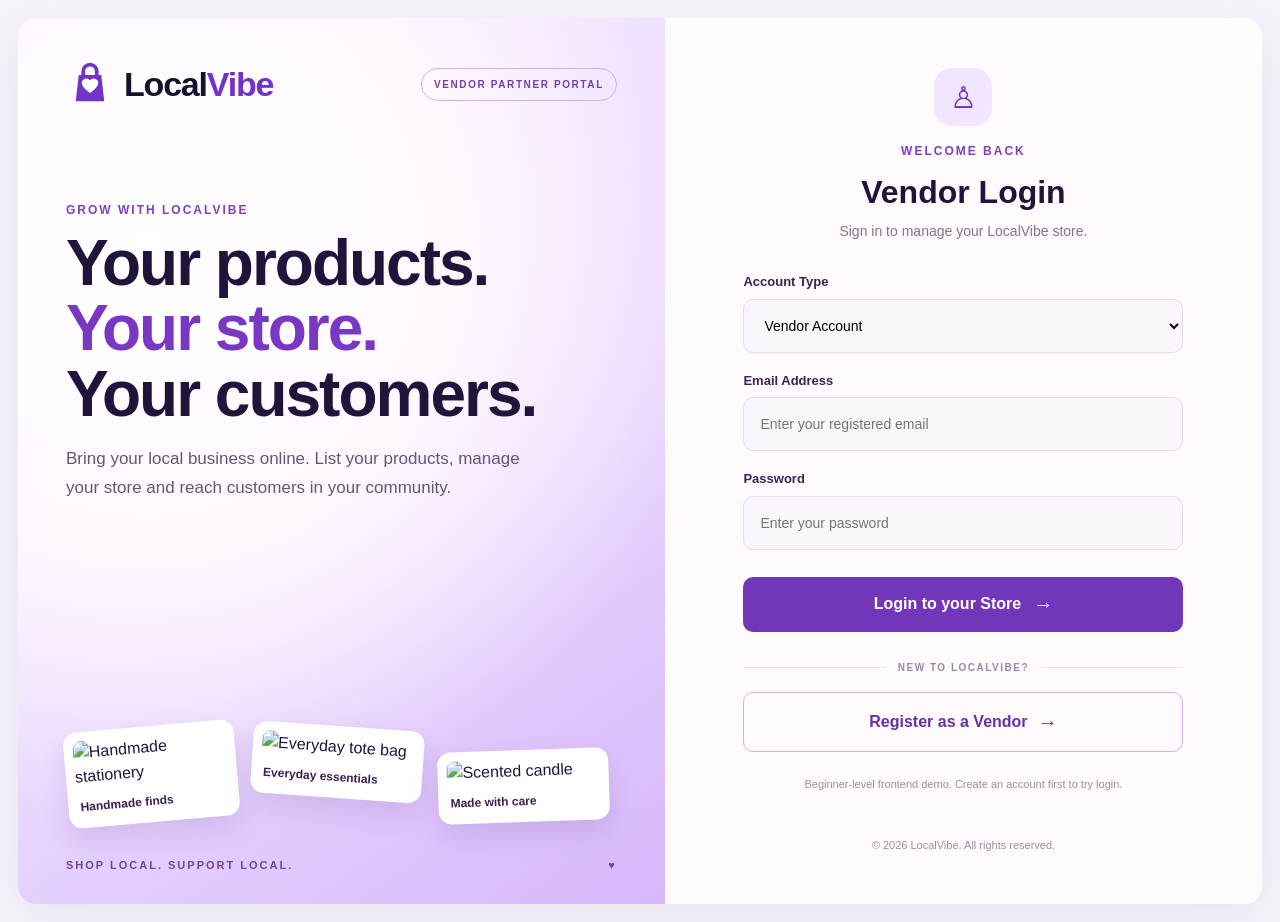
==== index.html @ 740510a8 "Add beginner vendor signup login and personalized dashboard" ====
<!DOCTYPE html>
<html lang="en">
<head>
<meta charset="UTF-8">
<meta name="viewport" content="width=device-width, initial-scale=1.0">
<title>LocalVibe | Vendor Login</title>
<link rel="stylesheet" href="style.css">
</head>
<body class="login-screen">
<main class="login-shell">
  <section class="login-promo">
    <div class="promo-top"><a class="brand-lockup" href="index.html" aria-label="LocalVibe home"><svg class="brand-bag" viewBox="0 0 64 64" role="img" aria-label="LocalVibe shopping bag logo"><path d="M17 20h30l4 35H13l4-35Z" fill="#7132c8"/><path d="M23 22v-7a9 9 0 0 1 18 0v7" fill="none" stroke="#7132c8" stroke-width="5" stroke-linecap="round"/><path d="M32 44s-11-6.7-11-13.2a6.2 6.2 0 0 1 11-3.9 6.2 6.2 0 0 1 11 3.9C43 37.3 32 44 32 44Z" fill="#fff"/></svg><span class="brand-name">Local<span>Vibe</span></span></a><span class="promo-tag">VENDOR PARTNER PORTAL</span></div>
    <div class="promo-copy">
      <p class="eyebrow">GROW WITH LOCALVIBE</p>
      <h1>Your products.<br><span>Your store.</span><br>Your customers.</h1>
      <p>Bring your local business online. List your products, manage your store and reach customers in your community.</p>
    </div>
    <div class="promo-products">
      <div class="promo-product product-one"><img src="https://images.unsplash.com/photo-1544816155-12df9643f363?w=500" alt="Handmade stationery"><span>Handmade finds</span></div>
      <div class="promo-product product-two"><img src="https://images.unsplash.com/photo-1553062407-98eeb64c6a62?w=500" alt="Everyday tote bag"><span>Everyday essentials</span></div>
      <div class="promo-product product-three"><img src="https://images.unsplash.com/photo-1603006905003-be475563bc59?w=500" alt="Scented candle"><span>Made with care</span></div>
    </div>
    <div class="promo-bottom"><span>SHOP LOCAL. SUPPORT LOCAL.</span><span>♥</span></div>
  </section>
  <section class="login-side">
    <div class="login-brand-mobile"><a class="brand-lockup" href="index.html" aria-label="LocalVibe home"><svg class="brand-bag" viewBox="0 0 64 64" role="img" aria-label="LocalVibe shopping bag logo"><path d="M17 20h30l4 35H13l4-35Z" fill="#7132c8"/><path d="M23 22v-7a9 9 0 0 1 18 0v7" fill="none" stroke="#7132c8" stroke-width="5" stroke-linecap="round"/><path d="M32 44s-11-6.7-11-13.2a6.2 6.2 0 0 1 11-3.9 6.2 6.2 0 0 1 11 3.9C43 37.3 32 44 32 44Z" fill="#fff"/></svg><span class="brand-name">Local<span>Vibe</span></span></a></div>
    <div class="login-box">
      <div class="login-heading"><div class="login-symbol">♙</div><p class="eyebrow">WELCOME BACK</p><h2>Vendor Login</h2><p class="login-subtitle">Sign in to manage your LocalVibe store.</p></div>
      <form id="loginForm">
        <label for="account-type">Account Type</label>
        <select id="account-type" name="account-type"><option>Vendor Account</option></select>
        <label for="email">Email Address</label>
        <input id="email" name="email" type="email" placeholder="Enter your registered email" required>
        <label for="password">Password</label>
        <input id="password" name="password" type="password" placeholder="Enter your password" required>
        <button class="login-submit" type="submit">Login to your Store <span>→</span></button>
      </form>
      <div class="login-divider"><span>NEW TO LOCALVIBE?</span></div>
      <a class="signup-link" href="vendor-signup.html">Register as a Vendor <span>→</span></a>
      <p class="login-demo">Beginner-level frontend demo. Create an account first to try login.</p>
    </div>
    <p class="login-footer">© 2026 LocalVibe. All rights reserved.</p>
  </section>
</main>
<script src="auth.js"></script>
</body>
</html>
---- style.css ----
*{box-sizing:border-box;margin:0;padding:0}body{font-family:Arial,sans-serif;color:#24163b;background:#fcfaff;line-height:1.5}a{text-decoration:none;color:inherit}.wrap{width:min(1120px,92%);margin:auto}header{background:white;border-bottom:1px solid #e8dcf6}.nav{display:flex;justify-content:space-between;align-items:center;gap:18px;padding:18px 0;flex-wrap:wrap}.logo{font-size:25px;font-weight:bold;color:#28134e}.logo span{color:#6829bd}nav{display:flex;gap:20px;flex-wrap:wrap}nav a{font-size:14px;font-weight:bold}.btn{display:inline-block;background:#6829bd;color:white;padding:11px 18px;border-radius:25px;font-weight:bold;border:1px solid #6829bd}.outline{background:white;color:#6829bd}.hero{background:#f0e4ff;padding:45px 0}.hero-grid{display:grid;grid-template-columns:1fr 1fr;gap:28px;align-items:center}.hero h1{font-size:60px;line-height:1.05}.hero h1 span{color:#6829bd}.hero h2{margin:12px 0}.hero p{margin:12px 0 22px;color:#5e526d}.hero img{width:100%;height:300px;object-fit:cover;border-radius:18px}.features,.grid,.stats{display:grid;grid-template-columns:repeat(4,1fr);gap:16px;margin:24px 0}.feature,.card,.panel,.form{background:white;border:1px solid #e7daf5;border-radius:14px;padding:15px}.feature{text-align:center;background:#f7f0ff;font-weight:bold}.feature b{display:block;font-size:25px;color:#6829bd}.card img{width:100%;height:160px;object-fit:cover;border-radius:9px}.card h3{margin:8px 0 3px}.muted{color:#756a80;font-size:14px}.price{font-weight:bold;font-size:18px}.card .btn{padding:8px 12px;font-size:13px}.card-bottom{display:flex;justify-content:space-between;align-items:center;margin-top:9px;gap:6px}.title{background:#f7f0ff;padding:30px 0;margin-bottom:25px}.title h1{font-size:32px;color:#29154d}.section{padding:25px 0}.section h2{margin-bottom:15px;color:#29154d}.banner{background:linear-gradient(100deg,#7132c8,#b27cf0);color:white;border-radius:15px;padding:25px;margin:25px 0;display:flex;justify-content:space-between;align-items:center;gap:15px}.banner .btn{background:white;color:#6829bd}.form{max-width:550px;margin:25px auto;padding:25px}.form h2{margin-bottom:5px}label{display:block;font-weight:bold;margin:12px 0 5px;font-size:14px}input,select,textarea{width:100%;padding:11px;border:1px solid #d9cbe9;border-radius:8px;font:inherit;background:white}.form .btn{width:100%;text-align:center;margin-top:16px}button{font:inherit;cursor:pointer}.two{display:grid;grid-template-columns:1fr 1fr;gap:20px}.detail{display:grid;grid-template-columns:1fr 1fr;gap:30px;align-items:center}.detail img{width:100%;height:350px;object-fit:cover;border-radius:15px}.detail h1{font-size:32px;margin:8px 0}.tablebox{overflow:auto;border:1px solid #e7daf5;border-radius:12px;background:white}table{width:100%;border-collapse:collapse;min-width:550px}th,td{text-align:left;padding:14px;border-bottom:1px solid #eee4f7}th{background:#f5edff;color:#32175c}.stats{grid-template-columns:repeat(3,1fr)}.stat{background:#f6efff;padding:20px;border-radius:12px}.stat strong{display:block;color:#6829bd;font-size:27px}.layout{display:grid;grid-template-columns:200px 1fr;gap:20px}.side{background:#29154d;color:white;border-radius:12px;padding:18px;height:max-content}.side a{display:block;padding:9px 0;border-bottom:1px solid #ffffff25}.status{color:#267541;background:#e5f7e9;border-radius:20px;padding:5px 10px;font-size:12px}footer{background:#29154d;color:white;padding:25px 0;margin-top:35px}.foot{display:flex;justify-content:space-between;gap:15px;flex-wrap:wrap}footer a{margin-right:15px}@media(max-width:800px){.hero-grid,.detail,.two,.layout{grid-template-columns:1fr}.features,.grid{grid-template-columns:repeat(2,1fr)}.hero h1{font-size:46px}.hero img{height:230px}}@media(max-width:480px){.features,.grid,.stats{grid-template-columns:1fr 1fr}.card img{height:120px}.nav{justify-content:center}nav{justify-content:center}.banner{display:block}.banner .btn{margin-top:12px}}
/* Vendor entry and product portal */
.vendor-entry{min-height:100vh;background:linear-gradient(135deg,#f7efff,#eee1ff);display:flex;flex-direction:column;justify-content:center;align-items:center;padding:28px 15px}.entry-card,.auth-card{width:min(680px,100%);background:#fff;border:1px solid #e6d8f6;border-radius:22px;padding:42px;box-shadow:0 15px 45px #4b267018;text-align:center}.entry-logo{display:inline-block;margin-bottom:25px}.entry-icon{width:62px;height:62px;border-radius:18px;background:#f0e4ff;color:#6829bd;font-size:34px;display:grid;place-items:center;margin:0 auto 18px}.eyebrow{font-size:12px;letter-spacing:2px;font-weight:bold;color:#7b43bd;margin:8px 0}.entry-card h1{font-size:40px;line-height:1.15;color:#29154d;margin:12px 0}.entry-card h1 span{color:#793bc5}.entry-text{max-width:480px;margin:0 auto;color:#756a80}.entry-actions{display:flex;justify-content:center;gap:12px;flex-wrap:wrap;margin:28px 0 18px}.entry-actions .btn{min-width:190px}.entry-note,.demo-note{font-size:12px;color:#81758e;margin-top:18px}.entry-footer{color:#766783;font-size:12px;margin-top:22px}.auth-card{text-align:left;width:min(540px,100%)}.auth-card>.logo{display:inline-block;margin-bottom:24px}.auth-card h1{font-size:30px;color:#29154d;margin:4px 0}.auth-card form{margin-top:18px}.auth-card .full{width:100%;margin-top:22px;text-align:center}.auth-bottom{text-align:center;margin-top:20px;font-size:14px}.auth-bottom a,.back-link{color:#6829bd;font-weight:bold}.back-link{display:block;text-align:center;margin-top:15px;font-size:13px}.signup-card{width:min(720px,100%)}.signup-card .two{gap:0 18px}.dashboard-welcome,.section-heading{display:flex;justify-content:space-between;align-items:center;gap:15px;flex-wrap:wrap}.product-form-panel{padding:25px}.product-form-panel h2{margin:3px 0}.product-fields{display:grid;grid-template-columns:1fr 1fr;gap:4px 20px;margin-top:12px}.product-fields .wide{grid-column:1/-1}.form-actions{display:flex;gap:10px;flex-wrap:wrap;margin-top:20px}.section-heading{margin-bottom:14px}.section-heading h2{margin-bottom:2px}@media(max-width:600px){.entry-card,.auth-card{padding:26px 20px}.entry-card h1{font-size:32px}.product-fields,.signup-card .two{grid-template-columns:1fr}.product-fields .wide{grid-column:auto}.dashboard-welcome .btn{width:100%;text-align:center}}

/* Split-screen vendor login inspired by the supplied reference */
.login-screen{min-height:100vh;background:#f8f4fb;padding:18px;display:flex;align-items:center;justify-content:center;color:#21143b}
.login-shell{width:min(1450px,100%);min-height:calc(100vh - 36px);display:grid;grid-template-columns:1.04fr .96fr;background:#fff;border-radius:18px;overflow:hidden;box-shadow:0 12px 50px #29154d16}
.login-promo{position:relative;min-height:760px;padding:42px 48px 30px;background:radial-gradient(circle at 20% 25%,#fff 0,#fff8ff 38%,transparent 70%),linear-gradient(145deg,#f2e6ff,#e7d5ff 60%,#d6b8fa);display:flex;flex-direction:column;overflow:hidden}
.promo-top{display:flex;justify-content:space-between;align-items:center;gap:12px}.promo-logo{font-size:30px}.promo-tag{font-size:10px;letter-spacing:1.6px;color:#7041a9;border:1px solid #cbb1e7;padding:8px 12px;border-radius:20px;font-weight:bold}
.promo-copy{position:relative;z-index:2;margin-top:85px;max-width:540px}.promo-copy .eyebrow{font-size:12px}.promo-copy h1{font-size:clamp(43px,5vw,70px);line-height:1.02;letter-spacing:-2px;color:#21143b;margin:12px 0 18px}.promo-copy h1 span{color:#7838c4}.promo-copy>p:last-child{font-size:17px;line-height:1.7;color:#655574;max-width:480px}
.promo-products{position:relative;display:flex;align-items:end;gap:15px;margin-top:auto;padding-top:50px;min-height:265px}.promo-product{background:#fff;padding:9px 9px 12px;border-radius:13px;box-shadow:0 12px 28px #4b267022;width:31%;transform:rotate(-5deg)}.promo-product img{width:100%;height:145px;object-fit:cover;border-radius:8px}.promo-product span{display:block;font-size:12px;font-weight:bold;color:#392052;padding:9px 3px 0}.product-two{transform:translateY(-24px) rotate(4deg)}.product-three{transform:rotate(-2deg)}
.promo-bottom{display:flex;justify-content:space-between;align-items:center;color:#6f42a2;font-size:11px;letter-spacing:2px;font-weight:bold;margin-top:35px}
.login-side{padding:50px 7%;display:flex;flex-direction:column;justify-content:center;align-items:center;background:#fffafc}.login-box{width:min(440px,100%)}.login-heading{text-align:center;margin-bottom:30px}.login-symbol{width:58px;height:58px;margin:0 auto 16px;display:grid;place-items:center;border-radius:18px;background:#f1e5ff;color:#7136b9;font-size:30px}.login-heading h2{font-size:32px;color:#21143b;margin:5px 0}.login-subtitle{color:#81758e;font-size:14px}.login-box label{font-size:13px;color:#39264f;margin:18px 0 7px}.login-box input,.login-box select{height:54px;border:1px solid #e7dced;background:#faf6fb;border-radius:10px;padding:0 16px;font-size:14px}.login-box input:focus,.login-box select:focus{outline:2px solid #d9baf7;border-color:#9a65d0}.login-submit{width:100%;height:55px;margin-top:27px;border:0;border-radius:10px;background:#7136b9;color:#fff;font-weight:bold;font-size:16px;display:flex;align-items:center;justify-content:center;gap:12px}.login-submit span,.signup-link span{font-size:20px}.login-divider{display:flex;align-items:center;gap:12px;margin:28px 0 17px;color:#988aa5;font-size:10px;letter-spacing:1.5px;font-weight:bold}.login-divider:before,.login-divider:after{content:"";height:1px;background:#eee5f2;flex:1}.signup-link{display:flex;justify-content:center;align-items:center;gap:10px;width:100%;padding:14px;border:1px solid #cdb2e8;border-radius:10px;color:#6730a9;font-weight:bold}.login-demo{text-align:center;color:#9a8fa2;font-size:11px;line-height:1.5;margin-top:24px}.login-footer{font-size:11px;color:#9a8fa2;margin-top:45px}.login-brand-mobile{display:none}
@media(max-width:850px){.login-screen{padding:0}.login-shell{min-height:100vh;border-radius:0;grid-template-columns:1fr}.login-promo{min-height:520px;padding:28px}.promo-copy{margin-top:50px}.promo-copy h1{font-size:48px}.promo-products{min-height:190px;padding-top:25px}.promo-product img{height:100px}.login-side{padding:45px 25px}.login-footer{margin-top:28px}}
@media(max-width:480px){.login-promo{min-height:490px;padding:23px}.promo-tag{display:none}.promo-copy{margin-top:42px}.promo-copy h1{font-size:42px}.promo-copy>p:last-child{font-size:14px}.promo-products{gap:8px;min-height:160px}.promo-product{padding:6px}.promo-product img{height:78px}.promo-product span{font-size:10px}.login-heading h2{font-size:28px}}

/* LocalVibe original brand lockup */
.brand-lockup{display:inline-flex;align-items:center;gap:10px;text-decoration:none;white-space:nowrap}
.brand-bag{width:48px;height:48px;display:block;flex:none}
.brand-name{font-size:34px;font-weight:800;letter-spacing:-1.2px;color:#17112c;line-height:1}
.brand-name span{color:#7132c8}
.promo-logo{font-size:inherit}
@media(max-width:480px){.brand-bag{width:40px;height:40px}.brand-name{font-size:29px}}
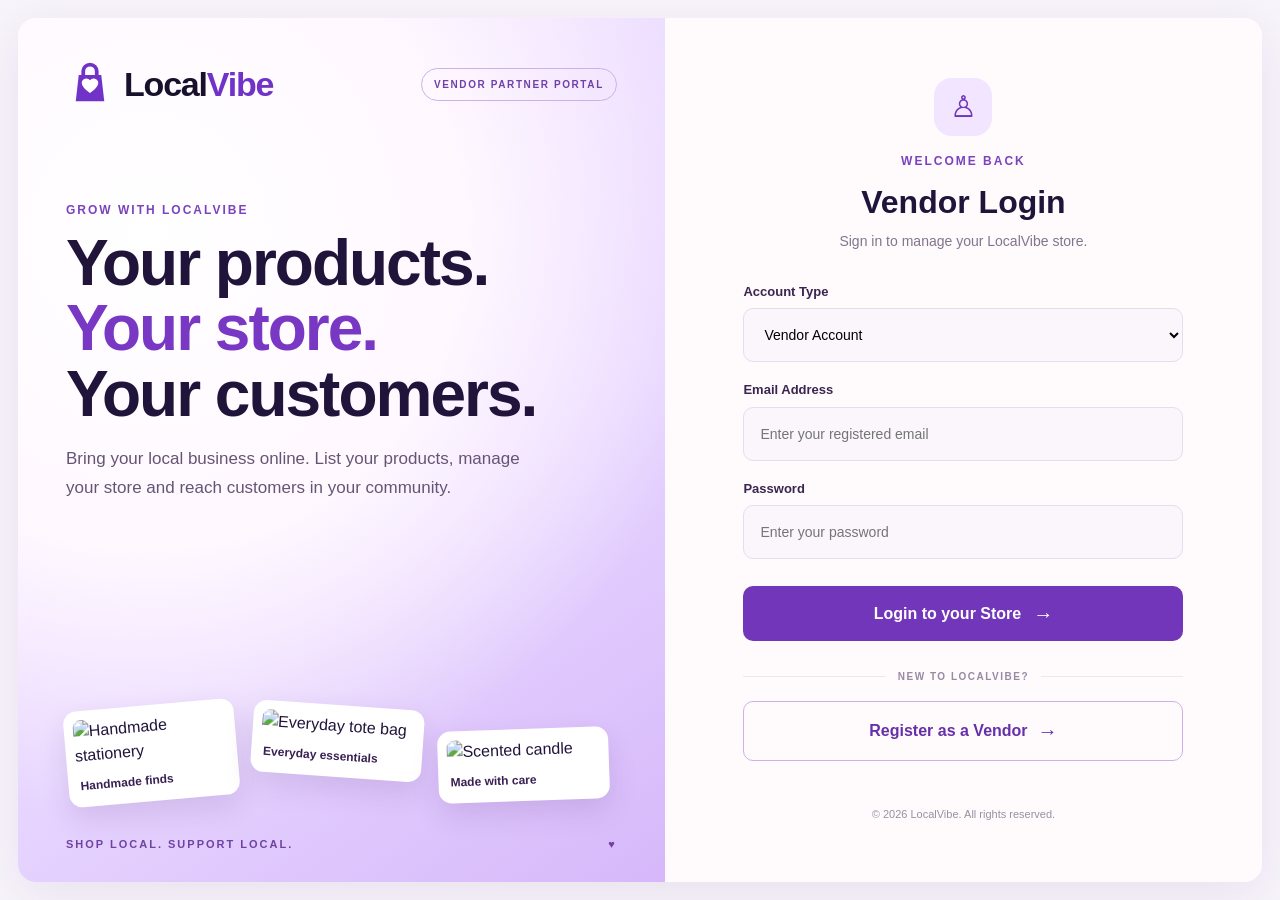
==== commit 345bc924: "Remove frontend demo note from login page" ====
--- a/index.html
+++ b/index.html
@@ -1,47 +1,87 @@
 <!DOCTYPE html>
 <html lang="en">
-<head>
-<meta charset="UTF-8">
-<meta name="viewport" content="width=device-width, initial-scale=1.0">
-<title>LocalVibe | Vendor Login</title>
-<link rel="stylesheet" href="style.css">
-</head>
-<body class="login-screen">
-<main class="login-shell">
-  <section class="login-promo">
-    <div class="promo-top"><a class="brand-lockup" href="index.html" aria-label="LocalVibe home"><svg class="brand-bag" viewBox="0 0 64 64" role="img" aria-label="LocalVibe shopping bag logo"><path d="M17 20h30l4 35H13l4-35Z" fill="#7132c8"/><path d="M23 22v-7a9 9 0 0 1 18 0v7" fill="none" stroke="#7132c8" stroke-width="5" stroke-linecap="round"/><path d="M32 44s-11-6.7-11-13.2a6.2 6.2 0 0 1 11-3.9 6.2 6.2 0 0 1 11 3.9C43 37.3 32 44 32 44Z" fill="#fff"/></svg><span class="brand-name">Local<span>Vibe</span></span></a><span class="promo-tag">VENDOR PARTNER PORTAL</span></div>
-    <div class="promo-copy">
-      <p class="eyebrow">GROW WITH LOCALVIBE</p>
-      <h1>Your products.<br><span>Your store.</span><br>Your customers.</h1>
-      <p>Bring your local business online. List your products, manage your store and reach customers in your community.</p>
-    </div>
-    <div class="promo-products">
-      <div class="promo-product product-one"><img src="https://images.unsplash.com/photo-1544816155-12df9643f363?w=500" alt="Handmade stationery"><span>Handmade finds</span></div>
-      <div class="promo-product product-two"><img src="https://images.unsplash.com/photo-1553062407-98eeb64c6a62?w=500" alt="Everyday tote bag"><span>Everyday essentials</span></div>
-      <div class="promo-product product-three"><img src="https://images.unsplash.com/photo-1603006905003-be475563bc59?w=500" alt="Scented candle"><span>Made with care</span></div>
-    </div>
-    <div class="promo-bottom"><span>SHOP LOCAL. SUPPORT LOCAL.</span><span>♥</span></div>
-  </section>
-  <section class="login-side">
-    <div class="login-brand-mobile"><a class="brand-lockup" href="index.html" aria-label="LocalVibe home"><svg class="brand-bag" viewBox="0 0 64 64" role="img" aria-label="LocalVibe shopping bag logo"><path d="M17 20h30l4 35H13l4-35Z" fill="#7132c8"/><path d="M23 22v-7a9 9 0 0 1 18 0v7" fill="none" stroke="#7132c8" stroke-width="5" stroke-linecap="round"/><path d="M32 44s-11-6.7-11-13.2a6.2 6.2 0 0 1 11-3.9 6.2 6.2 0 0 1 11 3.9C43 37.3 32 44 32 44Z" fill="#fff"/></svg><span class="brand-name">Local<span>Vibe</span></span></a></div>
-    <div class="login-box">
-      <div class="login-heading"><div class="login-symbol">♙</div><p class="eyebrow">WELCOME BACK</p><h2>Vendor Login</h2><p class="login-subtitle">Sign in to manage your LocalVibe store.</p></div>
-      <form id="loginForm">
-        <label for="account-type">Account Type</label>
-        <select id="account-type" name="account-type"><option>Vendor Account</option></select>
-        <label for="email">Email Address</label>
-        <input id="email" name="email" type="email" placeholder="Enter your registered email" required>
-        <label for="password">Password</label>
-        <input id="password" name="password" type="password" placeholder="Enter your password" required>
-        <button class="login-submit" type="submit">Login to your Store <span>→</span></button>
-      </form>
-      <div class="login-divider"><span>NEW TO LOCALVIBE?</span></div>
-      <a class="signup-link" href="vendor-signup.html">Register as a Vendor <span>→</span></a>
-      <p class="login-demo">Beginner-level frontend demo. Create an account first to try login.</p>
-    </div>
-    <p class="login-footer">© 2026 LocalVibe. All rights reserved.</p>
-  </section>
-</main>
-<script src="auth.js"></script>
-</body>
-</html>+    <head>
+        <meta charset="UTF-8"><meta name="viewport" content="width=device-width, initial-scale=1.0">
+        <title>
+            LocalVibe | Vendor Login
+        </title>
+        <link rel="stylesheet" href="style.css">
+    </head>
+    <body class="login-screen">
+        <main class="login-shell">
+            <section class="login-promo">
+                <div class="promo-top">
+                    <a class="brand-lockup" href="index.html" aria-label="LocalVibe home"><svg class="brand-bag" viewBox="0 0 64 64" role="img" aria-label="LocalVibe shopping bag logo"><path d="M17 20h30l4 35H13l4-35Z" fill="#7132c8"/><path d="M23 22v-7a9 9 0 0 1 18 0v7" fill="none" stroke="#7132c8" stroke-width="5" stroke-linecap="round"/><path d="M32 44s-11-6.7-11-13.2a6.2 6.2 0 0 1 11-3.9 6.2 6.2 0 0 1 11 3.9C43 37.3 32 44 32 44Z" fill="#fff"/></svg><span class="brand-name">Local<span>Vibe</span></span></a><span class="promo-tag">VENDOR PARTNER PORTAL</span>
+                </div>
+                <div class="promo-copy">
+                    <p class="eyebrow">
+                        GROW WITH LOCALVIBE
+                    </p>
+                    <h1>
+                        Your products. <br><span>Your store.</span><br> Your customers.
+                    </h1>
+                    <p>
+                        Bring your local business online. List your products, manage your store and reach customers in your community.
+                    </p>
+                </div>
+                <div class="promo-products">
+                    <div class="promo-product product-one">
+                        <img src="https://images.unsplash.com/photo-1544816155-12df9643f363?w=500" alt="Handmade stationery"><span>Handmade finds</span>
+                    </div>
+                    <div class="promo-product product-two">
+                        <img src="https://images.unsplash.com/photo-1553062407-98eeb64c6a62?w=500" alt="Everyday tote bag"><span>Everyday essentials</span>
+                    </div>
+                    <div class="promo-product product-three">
+                        <img src="https://images.unsplash.com/photo-1603006905003-be475563bc59?w=500" alt="Scented candle"><span>Made with care</span>
+                    </div>
+                </div>
+                <div class="promo-bottom">
+                    <span>SHOP LOCAL. SUPPORT LOCAL.</span><span>♥</span>
+                </div>
+            </section>
+            <section class="login-side">
+                <div class="login-brand-mobile">
+                    <a class="brand-lockup" href="index.html" aria-label="LocalVibe home"><svg class="brand-bag" viewBox="0 0 64 64" role="img" aria-label="LocalVibe shopping bag logo"><path d="M17 20h30l4 35H13l4-35Z" fill="#7132c8"/><path d="M23 22v-7a9 9 0 0 1 18 0v7" fill="none" stroke="#7132c8" stroke-width="5" stroke-linecap="round"/><path d="M32 44s-11-6.7-11-13.2a6.2 6.2 0 0 1 11-3.9 6.2 6.2 0 0 1 11 3.9C43 37.3 32 44 32 44Z" fill="#fff"/></svg><span class="brand-name">Local<span>Vibe</span></span></a>
+                </div>
+                <div class="login-box">
+                    <div class="login-heading">
+                        <div class="login-symbol">
+                            ♙
+                        </div>
+                        <p class="eyebrow">
+                            WELCOME BACK
+                        </p>
+                        <h2>
+                            Vendor Login
+                        </h2>
+                        <p class="login-subtitle">
+                            Sign in to manage your LocalVibe store.
+                        </p>
+                    </div>
+                    <form id="loginForm">
+                        <label for="account-type">
+                            Account Type
+                        </label>
+                        <select id="account-type" name="account-type"><option>Vendor Account</option></select>
+                        <label for="email">
+                            Email Address
+                        </label>
+                        <input id="email" name="email" type="email" placeholder="Enter your registered email" required>
+                        <label for="password">
+                            Password
+                        </label>
+                        <input id="password" name="password" type="password" placeholder="Enter your password" required><button class="login-submit" type="submit">Login to your Store <span>→</span></button>
+                    </form>
+                    <div class="login-divider">
+                        <span>NEW TO LOCALVIBE?</span>
+                    </div>
+                    <a class="signup-link" href="vendor-signup.html">Register as a Vendor <span>→</span></a>
+</div>
+                <p class="login-footer">
+                    © 2026 LocalVibe. All rights reserved.
+                </p>
+            </section>
+        </main>
+        <script src="auth.js"></script>
+    </body>
+</html>
--- a/style.css
+++ b/style.css
@@ -1,23 +1,1023 @@
-*{box-sizing:border-box;margin:0;padding:0}body{font-family:Arial,sans-serif;color:#24163b;background:#fcfaff;line-height:1.5}a{text-decoration:none;color:inherit}.wrap{width:min(1120px,92%);margin:auto}header{background:white;border-bottom:1px solid #e8dcf6}.nav{display:flex;justify-content:space-between;align-items:center;gap:18px;padding:18px 0;flex-wrap:wrap}.logo{font-size:25px;font-weight:bold;color:#28134e}.logo span{color:#6829bd}nav{display:flex;gap:20px;flex-wrap:wrap}nav a{font-size:14px;font-weight:bold}.btn{display:inline-block;background:#6829bd;color:white;padding:11px 18px;border-radius:25px;font-weight:bold;border:1px solid #6829bd}.outline{background:white;color:#6829bd}.hero{background:#f0e4ff;padding:45px 0}.hero-grid{display:grid;grid-template-columns:1fr 1fr;gap:28px;align-items:center}.hero h1{font-size:60px;line-height:1.05}.hero h1 span{color:#6829bd}.hero h2{margin:12px 0}.hero p{margin:12px 0 22px;color:#5e526d}.hero img{width:100%;height:300px;object-fit:cover;border-radius:18px}.features,.grid,.stats{display:grid;grid-template-columns:repeat(4,1fr);gap:16px;margin:24px 0}.feature,.card,.panel,.form{background:white;border:1px solid #e7daf5;border-radius:14px;padding:15px}.feature{text-align:center;background:#f7f0ff;font-weight:bold}.feature b{display:block;font-size:25px;color:#6829bd}.card img{width:100%;height:160px;object-fit:cover;border-radius:9px}.card h3{margin:8px 0 3px}.muted{color:#756a80;font-size:14px}.price{font-weight:bold;font-size:18px}.card .btn{padding:8px 12px;font-size:13px}.card-bottom{display:flex;justify-content:space-between;align-items:center;margin-top:9px;gap:6px}.title{background:#f7f0ff;padding:30px 0;margin-bottom:25px}.title h1{font-size:32px;color:#29154d}.section{padding:25px 0}.section h2{margin-bottom:15px;color:#29154d}.banner{background:linear-gradient(100deg,#7132c8,#b27cf0);color:white;border-radius:15px;padding:25px;margin:25px 0;display:flex;justify-content:space-between;align-items:center;gap:15px}.banner .btn{background:white;color:#6829bd}.form{max-width:550px;margin:25px auto;padding:25px}.form h2{margin-bottom:5px}label{display:block;font-weight:bold;margin:12px 0 5px;font-size:14px}input,select,textarea{width:100%;padding:11px;border:1px solid #d9cbe9;border-radius:8px;font:inherit;background:white}.form .btn{width:100%;text-align:center;margin-top:16px}button{font:inherit;cursor:pointer}.two{display:grid;grid-template-columns:1fr 1fr;gap:20px}.detail{display:grid;grid-template-columns:1fr 1fr;gap:30px;align-items:center}.detail img{width:100%;height:350px;object-fit:cover;border-radius:15px}.detail h1{font-size:32px;margin:8px 0}.tablebox{overflow:auto;border:1px solid #e7daf5;border-radius:12px;background:white}table{width:100%;border-collapse:collapse;min-width:550px}th,td{text-align:left;padding:14px;border-bottom:1px solid #eee4f7}th{background:#f5edff;color:#32175c}.stats{grid-template-columns:repeat(3,1fr)}.stat{background:#f6efff;padding:20px;border-radius:12px}.stat strong{display:block;color:#6829bd;font-size:27px}.layout{display:grid;grid-template-columns:200px 1fr;gap:20px}.side{background:#29154d;color:white;border-radius:12px;padding:18px;height:max-content}.side a{display:block;padding:9px 0;border-bottom:1px solid #ffffff25}.status{color:#267541;background:#e5f7e9;border-radius:20px;padding:5px 10px;font-size:12px}footer{background:#29154d;color:white;padding:25px 0;margin-top:35px}.foot{display:flex;justify-content:space-between;gap:15px;flex-wrap:wrap}footer a{margin-right:15px}@media(max-width:800px){.hero-grid,.detail,.two,.layout{grid-template-columns:1fr}.features,.grid{grid-template-columns:repeat(2,1fr)}.hero h1{font-size:46px}.hero img{height:230px}}@media(max-width:480px){.features,.grid,.stats{grid-template-columns:1fr 1fr}.card img{height:120px}.nav{justify-content:center}nav{justify-content:center}.banner{display:block}.banner .btn{margin-top:12px}}
+* {
+    box-sizing:border-box;
+    margin:0;
+    padding:0
+}
+
+body {
+    font-family:Arial,sans-serif;
+    color:#24163b;
+    background:#fcfaff;
+    line-height:1.5
+}
+
+a {
+    text-decoration:none;
+    color:inherit
+}
+
+.wrap {
+    width:min(1120px,92%);
+    margin:auto
+}
+
+header {
+    background:white;
+    border-bottom:1px solid #e8dcf6
+}
+
+.nav {
+    display:flex;
+    justify-content:space-between;
+    align-items:center;
+    gap:18px;
+    padding:18px 0;
+    flex-wrap:wrap
+}
+
+.logo {
+    font-size:25px;
+    font-weight:bold;
+    color:#28134e
+}
+
+.logo span {
+    color:#6829bd
+}
+
+nav {
+    display:flex;
+    gap:20px;
+    flex-wrap:wrap
+}
+
+nav a {
+    font-size:14px;
+    font-weight:bold
+}
+
+.btn {
+    display:inline-block;
+    background:#6829bd;
+    color:white;
+    padding:11px 18px;
+    border-radius:25px;
+    font-weight:bold;
+    border:1px solid #6829bd
+}
+
+.outline {
+    background:white;
+    color:#6829bd
+}
+
+.hero {
+    background:#f0e4ff;
+    padding:45px 0
+}
+
+.hero-grid {
+    display:grid;
+    grid-template-columns:1fr 1fr;
+    gap:28px;
+    align-items:center
+}
+
+.hero h1 {
+    font-size:60px;
+    line-height:1.05
+}
+
+.hero h1 span {
+    color:#6829bd
+}
+
+.hero h2 {
+    margin:12px 0
+}
+
+.hero p {
+    margin:12px 0 22px;
+    color:#5e526d
+}
+
+.hero img {
+    width:100%;
+    height:300px;
+    object-fit:cover;
+    border-radius:18px
+}
+
+.features,.grid,.stats {
+    display:grid;
+    grid-template-columns:repeat(4,1fr);
+    gap:16px;
+    margin:24px 0
+}
+
+.feature,.card,.panel,.form {
+    background:white;
+    border:1px solid #e7daf5;
+    border-radius:14px;
+    padding:15px
+}
+
+.feature {
+    text-align:center;
+    background:#f7f0ff;
+    font-weight:bold
+}
+
+.feature b {
+    display:block;
+    font-size:25px;
+    color:#6829bd
+}
+
+.card img {
+    width:100%;
+    height:160px;
+    object-fit:cover;
+    border-radius:9px
+}
+
+.card h3 {
+    margin:8px 0 3px
+}
+
+.muted {
+    color:#756a80;
+    font-size:14px
+}
+
+.price {
+    font-weight:bold;
+    font-size:18px
+}
+
+.card .btn {
+    padding:8px 12px;
+    font-size:13px
+}
+
+.card-bottom {
+    display:flex;
+    justify-content:space-between;
+    align-items:center;
+    margin-top:9px;
+    gap:6px
+}
+
+.title {
+    background:#f7f0ff;
+    padding:30px 0;
+    margin-bottom:25px
+}
+
+.title h1 {
+    font-size:32px;
+    color:#29154d
+}
+
+.section {
+    padding:25px 0
+}
+
+.section h2 {
+    margin-bottom:15px;
+    color:#29154d
+}
+
+.banner {
+    background:linear-gradient(100deg,#7132c8,#b27cf0);
+    color:white;
+    border-radius:15px;
+    padding:25px;
+    margin:25px 0;
+    display:flex;
+    justify-content:space-between;
+    align-items:center;
+    gap:15px
+}
+
+.banner .btn {
+    background:white;
+    color:#6829bd
+}
+
+.form {
+    max-width:550px;
+    margin:25px auto;
+    padding:25px
+}
+
+.form h2 {
+    margin-bottom:5px
+}
+
+label {
+    display:block;
+    font-weight:bold;
+    margin:12px 0 5px;
+    font-size:14px
+}
+
+input,select,textarea {
+    width:100%;
+    padding:11px;
+    border:1px solid #d9cbe9;
+    border-radius:8px;
+    font:inherit;
+    background:white
+}
+
+.form .btn {
+    width:100%;
+    text-align:center;
+    margin-top:16px
+}
+
+button {
+    font:inherit;
+    cursor:pointer
+}
+
+.two {
+    display:grid;
+    grid-template-columns:1fr 1fr;
+    gap:20px
+}
+
+.detail {
+    display:grid;
+    grid-template-columns:1fr 1fr;
+    gap:30px;
+    align-items:center
+}
+
+.detail img {
+    width:100%;
+    height:350px;
+    object-fit:cover;
+    border-radius:15px
+}
+
+.detail h1 {
+    font-size:32px;
+    margin:8px 0
+}
+
+.tablebox {
+    overflow:auto;
+    border:1px solid #e7daf5;
+    border-radius:12px;
+    background:white
+}
+
+table {
+    width:100%;
+    border-collapse:collapse;
+    min-width:550px
+}
+
+th,td {
+    text-align:left;
+    padding:14px;
+    border-bottom:1px solid #eee4f7
+}
+
+th {
+    background:#f5edff;
+    color:#32175c
+}
+
+.stats {
+    grid-template-columns:repeat(3,1fr)
+}
+
+.stat {
+    background:#f6efff;
+    padding:20px;
+    border-radius:12px
+}
+
+.stat strong {
+    display:block;
+    color:#6829bd;
+    font-size:27px
+}
+
+.layout {
+    display:grid;
+    grid-template-columns:200px 1fr;
+    gap:20px
+}
+
+.side {
+    background:#29154d;
+    color:white;
+    border-radius:12px;
+    padding:18px;
+    height:max-content
+}
+
+.side a {
+    display:block;
+    padding:9px 0;
+    border-bottom:1px solid #ffffff25
+}
+
+.status {
+    color:#267541;
+    background:#e5f7e9;
+    border-radius:20px;
+    padding:5px 10px;
+    font-size:12px
+}
+
+footer {
+    background:#29154d;
+    color:white;
+    padding:25px 0;
+    margin-top:35px
+}
+
+.foot {
+    display:flex;
+    justify-content:space-between;
+    gap:15px;
+    flex-wrap:wrap
+}
+
+footer a {
+    margin-right:15px
+}
+
+@media(max-width:800px) {
+    .hero-grid,.detail,.two,.layout {
+        grid-template-columns:1fr
+    }
+
+    .features,.grid {
+        grid-template-columns:repeat(2,1fr)
+    }
+
+    .hero h1 {
+        font-size:46px
+    }
+
+    .hero img {
+        height:230px
+    }
+
+}
+
+@media(max-width:480px) {
+    .features,.grid,.stats {
+        grid-template-columns:1fr 1fr
+    }
+
+    .card img {
+        height:120px
+    }
+
+    .nav {
+        justify-content:center
+    }
+
+    nav {
+        justify-content:center
+    }
+
+    .banner {
+        display:block
+    }
+
+    .banner .btn {
+        margin-top:12px
+    }
+
+}
+
 /* Vendor entry and product portal */
-.vendor-entry{min-height:100vh;background:linear-gradient(135deg,#f7efff,#eee1ff);display:flex;flex-direction:column;justify-content:center;align-items:center;padding:28px 15px}.entry-card,.auth-card{width:min(680px,100%);background:#fff;border:1px solid #e6d8f6;border-radius:22px;padding:42px;box-shadow:0 15px 45px #4b267018;text-align:center}.entry-logo{display:inline-block;margin-bottom:25px}.entry-icon{width:62px;height:62px;border-radius:18px;background:#f0e4ff;color:#6829bd;font-size:34px;display:grid;place-items:center;margin:0 auto 18px}.eyebrow{font-size:12px;letter-spacing:2px;font-weight:bold;color:#7b43bd;margin:8px 0}.entry-card h1{font-size:40px;line-height:1.15;color:#29154d;margin:12px 0}.entry-card h1 span{color:#793bc5}.entry-text{max-width:480px;margin:0 auto;color:#756a80}.entry-actions{display:flex;justify-content:center;gap:12px;flex-wrap:wrap;margin:28px 0 18px}.entry-actions .btn{min-width:190px}.entry-note,.demo-note{font-size:12px;color:#81758e;margin-top:18px}.entry-footer{color:#766783;font-size:12px;margin-top:22px}.auth-card{text-align:left;width:min(540px,100%)}.auth-card>.logo{display:inline-block;margin-bottom:24px}.auth-card h1{font-size:30px;color:#29154d;margin:4px 0}.auth-card form{margin-top:18px}.auth-card .full{width:100%;margin-top:22px;text-align:center}.auth-bottom{text-align:center;margin-top:20px;font-size:14px}.auth-bottom a,.back-link{color:#6829bd;font-weight:bold}.back-link{display:block;text-align:center;margin-top:15px;font-size:13px}.signup-card{width:min(720px,100%)}.signup-card .two{gap:0 18px}.dashboard-welcome,.section-heading{display:flex;justify-content:space-between;align-items:center;gap:15px;flex-wrap:wrap}.product-form-panel{padding:25px}.product-form-panel h2{margin:3px 0}.product-fields{display:grid;grid-template-columns:1fr 1fr;gap:4px 20px;margin-top:12px}.product-fields .wide{grid-column:1/-1}.form-actions{display:flex;gap:10px;flex-wrap:wrap;margin-top:20px}.section-heading{margin-bottom:14px}.section-heading h2{margin-bottom:2px}@media(max-width:600px){.entry-card,.auth-card{padding:26px 20px}.entry-card h1{font-size:32px}.product-fields,.signup-card .two{grid-template-columns:1fr}.product-fields .wide{grid-column:auto}.dashboard-welcome .btn{width:100%;text-align:center}}
+.vendor-entry {
+    min-height:100vh;
+    background:linear-gradient(135deg,#f7efff,#eee1ff);
+    display:flex;
+    flex-direction:column;
+    justify-content:center;
+    align-items:center;
+    padding:28px 15px
+}
+
+.entry-card,.auth-card {
+    width:min(680px,100%);
+    background:#fff;
+    border:1px solid #e6d8f6;
+    border-radius:22px;
+    padding:42px;
+    box-shadow:0 15px 45px #4b267018;
+    text-align:center
+}
+
+.entry-logo {
+    display:inline-block;
+    margin-bottom:25px
+}
+
+.entry-icon {
+    width:62px;
+    height:62px;
+    border-radius:18px;
+    background:#f0e4ff;
+    color:#6829bd;
+    font-size:34px;
+    display:grid;
+    place-items:center;
+    margin:0 auto 18px
+}
+
+.eyebrow {
+    font-size:12px;
+    letter-spacing:2px;
+    font-weight:bold;
+    color:#7b43bd;
+    margin:8px 0
+}
+
+.entry-card h1 {
+    font-size:40px;
+    line-height:1.15;
+    color:#29154d;
+    margin:12px 0
+}
+
+.entry-card h1 span {
+    color:#793bc5
+}
+
+.entry-text {
+    max-width:480px;
+    margin:0 auto;
+    color:#756a80
+}
+
+.entry-actions {
+    display:flex;
+    justify-content:center;
+    gap:12px;
+    flex-wrap:wrap;
+    margin:28px 0 18px
+}
+
+.entry-actions .btn {
+    min-width:190px
+}
+
+.entry-note,.demo-note {
+    font-size:12px;
+    color:#81758e;
+    margin-top:18px
+}
+
+.entry-footer {
+    color:#766783;
+    font-size:12px;
+    margin-top:22px
+}
+
+.auth-card {
+    text-align:left;
+    width:min(540px,100%)
+}
+
+.auth-card>.logo {
+    display:inline-block;
+    margin-bottom:24px
+}
+
+.auth-card h1 {
+    font-size:30px;
+    color:#29154d;
+    margin:4px 0
+}
+
+.auth-card form {
+    margin-top:18px
+}
+
+.auth-card .full {
+    width:100%;
+    margin-top:22px;
+    text-align:center
+}
+
+.auth-bottom {
+    text-align:center;
+    margin-top:20px;
+    font-size:14px
+}
+
+.auth-bottom a,.back-link {
+    color:#6829bd;
+    font-weight:bold
+}
+
+.back-link {
+    display:block;
+    text-align:center;
+    margin-top:15px;
+    font-size:13px
+}
+
+.signup-card {
+    width:min(720px,100%)
+}
+
+.signup-card .two {
+    gap:0 18px
+}
+
+.dashboard-welcome,.section-heading {
+    display:flex;
+    justify-content:space-between;
+    align-items:center;
+    gap:15px;
+    flex-wrap:wrap
+}
+
+.product-form-panel {
+    padding:25px
+}
+
+.product-form-panel h2 {
+    margin:3px 0
+}
+
+.product-fields {
+    display:grid;
+    grid-template-columns:1fr 1fr;
+    gap:4px 20px;
+    margin-top:12px
+}
+
+.product-fields .wide {
+    grid-column:1/-1
+}
+
+.form-actions {
+    display:flex;
+    gap:10px;
+    flex-wrap:wrap;
+    margin-top:20px
+}
+
+.section-heading {
+    margin-bottom:14px
+}
+
+.section-heading h2 {
+    margin-bottom:2px
+}
+
+@media(max-width:600px) {
+    .entry-card,.auth-card {
+        padding:26px 20px
+    }
+
+    .entry-card h1 {
+        font-size:32px
+    }
+
+    .product-fields,.signup-card .two {
+        grid-template-columns:1fr
+    }
+
+    .product-fields .wide {
+        grid-column:auto
+    }
+
+    .dashboard-welcome .btn {
+        width:100%;
+        text-align:center
+    }
+
+}
 
 /* Split-screen vendor login inspired by the supplied reference */
-.login-screen{min-height:100vh;background:#f8f4fb;padding:18px;display:flex;align-items:center;justify-content:center;color:#21143b}
-.login-shell{width:min(1450px,100%);min-height:calc(100vh - 36px);display:grid;grid-template-columns:1.04fr .96fr;background:#fff;border-radius:18px;overflow:hidden;box-shadow:0 12px 50px #29154d16}
-.login-promo{position:relative;min-height:760px;padding:42px 48px 30px;background:radial-gradient(circle at 20% 25%,#fff 0,#fff8ff 38%,transparent 70%),linear-gradient(145deg,#f2e6ff,#e7d5ff 60%,#d6b8fa);display:flex;flex-direction:column;overflow:hidden}
-.promo-top{display:flex;justify-content:space-between;align-items:center;gap:12px}.promo-logo{font-size:30px}.promo-tag{font-size:10px;letter-spacing:1.6px;color:#7041a9;border:1px solid #cbb1e7;padding:8px 12px;border-radius:20px;font-weight:bold}
-.promo-copy{position:relative;z-index:2;margin-top:85px;max-width:540px}.promo-copy .eyebrow{font-size:12px}.promo-copy h1{font-size:clamp(43px,5vw,70px);line-height:1.02;letter-spacing:-2px;color:#21143b;margin:12px 0 18px}.promo-copy h1 span{color:#7838c4}.promo-copy>p:last-child{font-size:17px;line-height:1.7;color:#655574;max-width:480px}
-.promo-products{position:relative;display:flex;align-items:end;gap:15px;margin-top:auto;padding-top:50px;min-height:265px}.promo-product{background:#fff;padding:9px 9px 12px;border-radius:13px;box-shadow:0 12px 28px #4b267022;width:31%;transform:rotate(-5deg)}.promo-product img{width:100%;height:145px;object-fit:cover;border-radius:8px}.promo-product span{display:block;font-size:12px;font-weight:bold;color:#392052;padding:9px 3px 0}.product-two{transform:translateY(-24px) rotate(4deg)}.product-three{transform:rotate(-2deg)}
-.promo-bottom{display:flex;justify-content:space-between;align-items:center;color:#6f42a2;font-size:11px;letter-spacing:2px;font-weight:bold;margin-top:35px}
-.login-side{padding:50px 7%;display:flex;flex-direction:column;justify-content:center;align-items:center;background:#fffafc}.login-box{width:min(440px,100%)}.login-heading{text-align:center;margin-bottom:30px}.login-symbol{width:58px;height:58px;margin:0 auto 16px;display:grid;place-items:center;border-radius:18px;background:#f1e5ff;color:#7136b9;font-size:30px}.login-heading h2{font-size:32px;color:#21143b;margin:5px 0}.login-subtitle{color:#81758e;font-size:14px}.login-box label{font-size:13px;color:#39264f;margin:18px 0 7px}.login-box input,.login-box select{height:54px;border:1px solid #e7dced;background:#faf6fb;border-radius:10px;padding:0 16px;font-size:14px}.login-box input:focus,.login-box select:focus{outline:2px solid #d9baf7;border-color:#9a65d0}.login-submit{width:100%;height:55px;margin-top:27px;border:0;border-radius:10px;background:#7136b9;color:#fff;font-weight:bold;font-size:16px;display:flex;align-items:center;justify-content:center;gap:12px}.login-submit span,.signup-link span{font-size:20px}.login-divider{display:flex;align-items:center;gap:12px;margin:28px 0 17px;color:#988aa5;font-size:10px;letter-spacing:1.5px;font-weight:bold}.login-divider:before,.login-divider:after{content:"";height:1px;background:#eee5f2;flex:1}.signup-link{display:flex;justify-content:center;align-items:center;gap:10px;width:100%;padding:14px;border:1px solid #cdb2e8;border-radius:10px;color:#6730a9;font-weight:bold}.login-demo{text-align:center;color:#9a8fa2;font-size:11px;line-height:1.5;margin-top:24px}.login-footer{font-size:11px;color:#9a8fa2;margin-top:45px}.login-brand-mobile{display:none}
-@media(max-width:850px){.login-screen{padding:0}.login-shell{min-height:100vh;border-radius:0;grid-template-columns:1fr}.login-promo{min-height:520px;padding:28px}.promo-copy{margin-top:50px}.promo-copy h1{font-size:48px}.promo-products{min-height:190px;padding-top:25px}.promo-product img{height:100px}.login-side{padding:45px 25px}.login-footer{margin-top:28px}}
-@media(max-width:480px){.login-promo{min-height:490px;padding:23px}.promo-tag{display:none}.promo-copy{margin-top:42px}.promo-copy h1{font-size:42px}.promo-copy>p:last-child{font-size:14px}.promo-products{gap:8px;min-height:160px}.promo-product{padding:6px}.promo-product img{height:78px}.promo-product span{font-size:10px}.login-heading h2{font-size:28px}}
+.login-screen {
+    min-height:100vh;
+    background:#f8f4fb;
+    padding:18px;
+    display:flex;
+    align-items:center;
+    justify-content:center;
+    color:#21143b
+}
+
+.login-shell {
+    width:min(1450px,100%);
+    min-height:calc(100vh - 36px);
+    display:grid;
+    grid-template-columns:1.04fr .96fr;
+    background:#fff;
+    border-radius:18px;
+    overflow:hidden;
+    box-shadow:0 12px 50px #29154d16
+}
+
+.login-promo {
+    position:relative;
+    min-height:760px;
+    padding:42px 48px 30px;
+    background:radial-gradient(circle at 20% 25%,#fff 0,#fff8ff 38%,transparent 70%),linear-gradient(145deg,#f2e6ff,#e7d5ff 60%,#d6b8fa);
+    display:flex;
+    flex-direction:column;
+    overflow:hidden
+}
+
+.promo-top {
+    display:flex;
+    justify-content:space-between;
+    align-items:center;
+    gap:12px
+}
+
+.promo-logo {
+    font-size:30px
+}
+
+.promo-tag {
+    font-size:10px;
+    letter-spacing:1.6px;
+    color:#7041a9;
+    border:1px solid #cbb1e7;
+    padding:8px 12px;
+    border-radius:20px;
+    font-weight:bold
+}
+
+.promo-copy {
+    position:relative;
+    z-index:2;
+    margin-top:85px;
+    max-width:540px
+}
+
+.promo-copy .eyebrow {
+    font-size:12px
+}
+
+.promo-copy h1 {
+    font-size:clamp(43px,5vw,70px);
+    line-height:1.02;
+    letter-spacing:-2px;
+    color:#21143b;
+    margin:12px 0 18px
+}
+
+.promo-copy h1 span {
+    color:#7838c4
+}
+
+.promo-copy>p:last-child {
+    font-size:17px;
+    line-height:1.7;
+    color:#655574;
+    max-width:480px
+}
+
+.promo-products {
+    position:relative;
+    display:flex;
+    align-items:end;
+    gap:15px;
+    margin-top:auto;
+    padding-top:50px;
+    min-height:265px
+}
+
+.promo-product {
+    background:#fff;
+    padding:9px 9px 12px;
+    border-radius:13px;
+    box-shadow:0 12px 28px #4b267022;
+    width:31%;
+    transform:rotate(-5deg)
+}
+
+.promo-product img {
+    width:100%;
+    height:145px;
+    object-fit:cover;
+    border-radius:8px
+}
+
+.promo-product span {
+    display:block;
+    font-size:12px;
+    font-weight:bold;
+    color:#392052;
+    padding:9px 3px 0
+}
+
+.product-two {
+    transform:translateY(-24px) rotate(4deg)
+}
+
+.product-three {
+    transform:rotate(-2deg)
+}
+
+.promo-bottom {
+    display:flex;
+    justify-content:space-between;
+    align-items:center;
+    color:#6f42a2;
+    font-size:11px;
+    letter-spacing:2px;
+    font-weight:bold;
+    margin-top:35px
+}
+
+.login-side {
+    padding:50px 7%;
+    display:flex;
+    flex-direction:column;
+    justify-content:center;
+    align-items:center;
+    background:#fffafc
+}
+
+.login-box {
+    width:min(440px,100%)
+}
+
+.login-heading {
+    text-align:center;
+    margin-bottom:30px
+}
+
+.login-symbol {
+    width:58px;
+    height:58px;
+    margin:0 auto 16px;
+    display:grid;
+    place-items:center;
+    border-radius:18px;
+    background:#f1e5ff;
+    color:#7136b9;
+    font-size:30px
+}
+
+.login-heading h2 {
+    font-size:32px;
+    color:#21143b;
+    margin:5px 0
+}
+
+.login-subtitle {
+    color:#81758e;
+    font-size:14px
+}
+
+.login-box label {
+    font-size:13px;
+    color:#39264f;
+    margin:18px 0 7px
+}
+
+.login-box input,.login-box select {
+    height:54px;
+    border:1px solid #e7dced;
+    background:#faf6fb;
+    border-radius:10px;
+    padding:0 16px;
+    font-size:14px
+}
+
+.login-box input:focus,.login-box select:focus {
+    outline:2px solid #d9baf7;
+    border-color:#9a65d0
+}
+
+.login-submit {
+    width:100%;
+    height:55px;
+    margin-top:27px;
+    border:0;
+    border-radius:10px;
+    background:#7136b9;
+    color:#fff;
+    font-weight:bold;
+    font-size:16px;
+    display:flex;
+    align-items:center;
+    justify-content:center;
+    gap:12px
+}
+
+.login-submit span,.signup-link span {
+    font-size:20px
+}
+
+.login-divider {
+    display:flex;
+    align-items:center;
+    gap:12px;
+    margin:28px 0 17px;
+    color:#988aa5;
+    font-size:10px;
+    letter-spacing:1.5px;
+    font-weight:bold
+}
+
+.login-divider:before,.login-divider:after {
+    content:"";
+    height:1px;
+    background:#eee5f2;
+    flex:1
+}
+
+.signup-link {
+    display:flex;
+    justify-content:center;
+    align-items:center;
+    gap:10px;
+    width:100%;
+    padding:14px;
+    border:1px solid #cdb2e8;
+    border-radius:10px;
+    color:#6730a9;
+    font-weight:bold
+}
+
+.login-demo {
+    text-align:center;
+    color:#9a8fa2;
+    font-size:11px;
+    line-height:1.5;
+    margin-top:24px
+}
+
+.login-footer {
+    font-size:11px;
+    color:#9a8fa2;
+    margin-top:45px
+}
+
+.login-brand-mobile {
+    display:none
+}
+
+@media(max-width:850px) {
+    .login-screen {
+        padding:0
+    }
+
+    .login-shell {
+        min-height:100vh;
+        border-radius:0;
+        grid-template-columns:1fr
+    }
+
+    .login-promo {
+        min-height:520px;
+        padding:28px
+    }
+
+    .promo-copy {
+        margin-top:50px
+    }
+
+    .promo-copy h1 {
+        font-size:48px
+    }
+
+    .promo-products {
+        min-height:190px;
+        padding-top:25px
+    }
+
+    .promo-product img {
+        height:100px
+    }
+
+    .login-side {
+        padding:45px 25px
+    }
+
+    .login-footer {
+        margin-top:28px
+    }
+
+}
+
+@media(max-width:480px) {
+    .login-promo {
+        min-height:490px;
+        padding:23px
+    }
+
+    .promo-tag {
+        display:none
+    }
+
+    .promo-copy {
+        margin-top:42px
+    }
+
+    .promo-copy h1 {
+        font-size:42px
+    }
+
+    .promo-copy>p:last-child {
+        font-size:14px
+    }
+
+    .promo-products {
+        gap:8px;
+        min-height:160px
+    }
+
+    .promo-product {
+        padding:6px
+    }
+
+    .promo-product img {
+        height:78px
+    }
+
+    .promo-product span {
+        font-size:10px
+    }
+
+    .login-heading h2 {
+        font-size:28px
+    }
+
+}
 
 /* LocalVibe original brand lockup */
-.brand-lockup{display:inline-flex;align-items:center;gap:10px;text-decoration:none;white-space:nowrap}
-.brand-bag{width:48px;height:48px;display:block;flex:none}
-.brand-name{font-size:34px;font-weight:800;letter-spacing:-1.2px;color:#17112c;line-height:1}
-.brand-name span{color:#7132c8}
-.promo-logo{font-size:inherit}
-@media(max-width:480px){.brand-bag{width:40px;height:40px}.brand-name{font-size:29px}}
+.brand-lockup {
+    display:inline-flex;
+    align-items:center;
+    gap:10px;
+    text-decoration:none;
+    white-space:nowrap
+}
+
+.brand-bag {
+    width:48px;
+    height:48px;
+    display:block;
+    flex:none
+}
+
+.brand-name {
+    font-size:34px;
+    font-weight:800;
+    letter-spacing:-1.2px;
+    color:#17112c;
+    line-height:1
+}
+
+.brand-name span {
+    color:#7132c8
+}
+
+.promo-logo {
+    font-size:inherit
+}
+
+@media(max-width:480px) {
+    .brand-bag {
+        width:40px;
+        height:40px
+    }
+
+    .brand-name {
+        font-size:29px
+    }
+
+}
+
+/* Consistent LocalVibe logo spacing on vendor signup/login cards */
+.auth-card>.brand-lockup {
+    display:inline-flex;
+    margin-bottom:24px
+}
+
+
+/* Product photos in the vendor dashboard */
+.product-thumb {
+    width:65px;
+    height:55px;
+    object-fit:cover;
+    border-radius:7px;
+    border:1px solid #e7daf5
+}
+
+#productsList td {
+    vertical-align:middle
+}
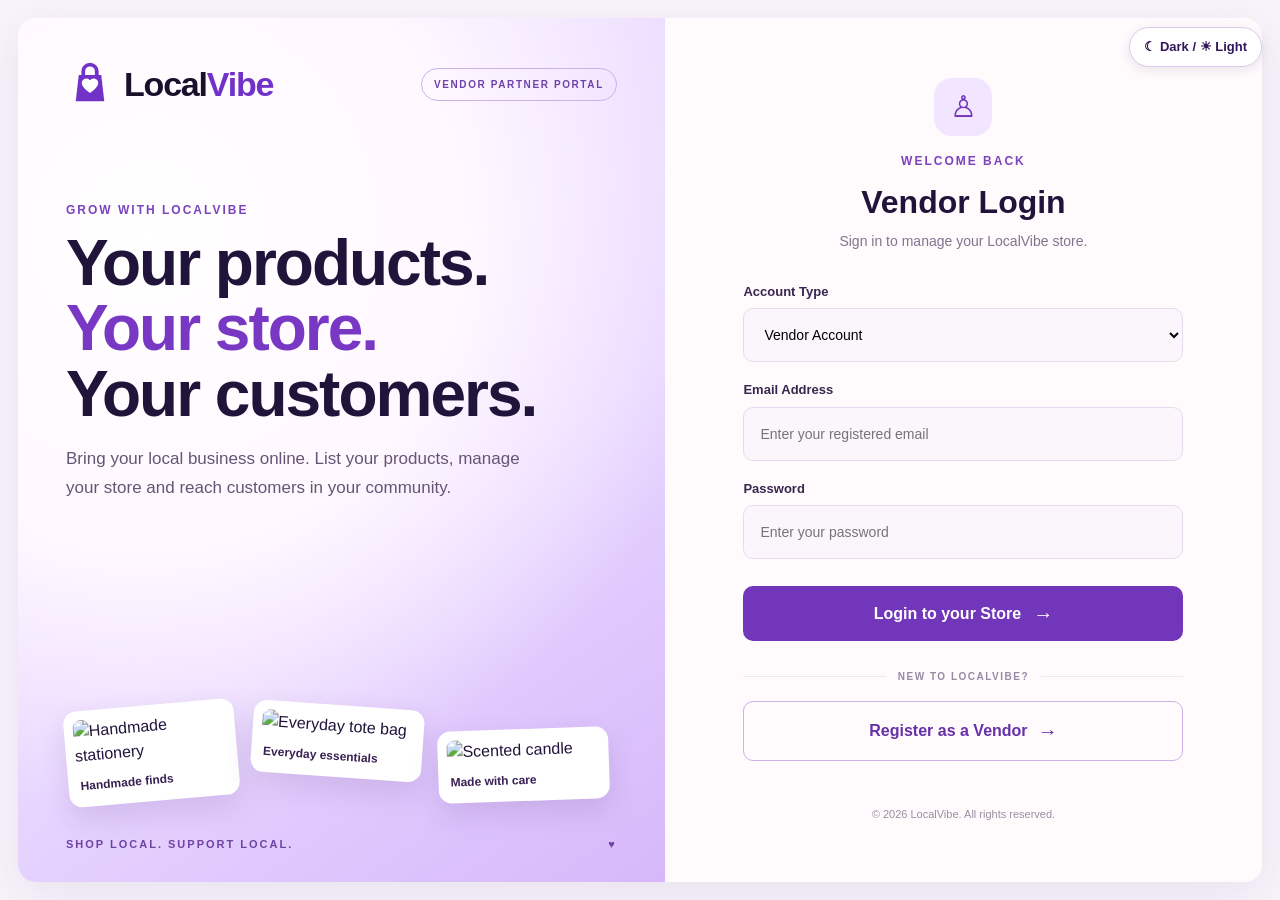
==== commit c9113f20: "Insert CSS-only dark mode switch" ====
--- a/index.html
+++ b/index.html
@@ -8,6 +8,8 @@
         <link rel="stylesheet" href="style.css">
     </head>
     <body class="login-screen">
+        <input type="checkbox" id="theme-toggle" class="theme-checkbox">
+        <label for="theme-toggle" class="theme-button">☾ Dark / ☀ Light</label>
         <main class="login-shell">
             <section class="login-promo">
                 <div class="promo-top">
--- a/style.css
+++ b/style.css
@@ -1021,3 +1021,122 @@
 #productsList td {
     vertical-align:middle
 }
+
+
+/* CSS-only dark and light mode */
+.theme-checkbox {
+    position: fixed;
+    opacity: 0;
+    pointer-events: none;
+}
+
+.theme-button {
+    position: fixed;
+    top: 15px;
+    right: 18px;
+    z-index: 1000;
+    padding: 9px 14px;
+    border: 1px solid #d9cbe9;
+    border-radius: 22px;
+    background: white;
+    color: #32175c;
+    font-size: 13px;
+    cursor: pointer;
+    box-shadow: 0 3px 12px #24163b18;
+}
+
+.theme-checkbox:focus + .theme-button {
+    outline: 2px solid #7132c8;
+    outline-offset: 3px;
+}
+
+body:has(#theme-toggle:checked) {
+    background: #171421;
+    color: #eee8f7;
+}
+
+body:has(#theme-toggle:checked) .login-shell,
+body:has(#theme-toggle:checked) .login-side,
+body:has(#theme-toggle:checked) .auth-card,
+body:has(#theme-toggle:checked) .entry-card,
+body:has(#theme-toggle:checked) .card,
+body:has(#theme-toggle:checked) .panel,
+body:has(#theme-toggle:checked) .form,
+body:has(#theme-toggle:checked) .tablebox,
+body:has(#theme-toggle:checked) header,
+body:has(#theme-toggle:checked) .stat {
+    background: #242033;
+    color: #eee8f7;
+    border-color: #403653;
+}
+
+body:has(#theme-toggle:checked) .login-screen,
+body:has(#theme-toggle:checked) .vendor-entry {
+    background: #171421;
+    color: #eee8f7;
+}
+
+body:has(#theme-toggle:checked) .login-promo {
+    background: linear-gradient(145deg, #302342, #28203a 60%, #211c32);
+}
+
+body:has(#theme-toggle:checked) .title,
+body:has(#theme-toggle:checked) .hero,
+body:has(#theme-toggle:checked) .feature,
+body:has(#theme-toggle:checked) .stat {
+    background: #302840;
+}
+
+body:has(#theme-toggle:checked) h1,
+body:has(#theme-toggle:checked) h2,
+body:has(#theme-toggle:checked) h3,
+body:has(#theme-toggle:checked) .brand-name {
+    color: #f3edff;
+}
+
+body:has(#theme-toggle:checked) p,
+body:has(#theme-toggle:checked) label,
+body:has(#theme-toggle:checked) nav a,
+body:has(#theme-toggle:checked) .muted {
+    color: #c4b8d3;
+}
+
+body:has(#theme-toggle:checked) input,
+body:has(#theme-toggle:checked) select,
+body:has(#theme-toggle:checked) textarea {
+    background: #191725;
+    color: #f3edff;
+    border-color: #514465;
+}
+
+body:has(#theme-toggle:checked) th {
+    background: #352b46;
+    color: #f3edff;
+}
+
+body:has(#theme-toggle:checked) td,
+body:has(#theme-toggle:checked) th {
+    border-color: #403653;
+}
+
+body:has(#theme-toggle:checked) .theme-button {
+    background: #302840;
+    color: #f3edff;
+    border-color: #5a496d;
+}
+
+body:has(#theme-toggle:checked) .outline,
+body:has(#theme-toggle:checked) .signup-link {
+    background: #302840;
+    color: #e5d4ff;
+    border-color: #72549a;
+}
+
+@media(max-width: 600px) {
+    .theme-button {
+        top: 10px;
+        right: 10px;
+        padding: 7px 10px;
+        font-size: 11px;
+    }
+}
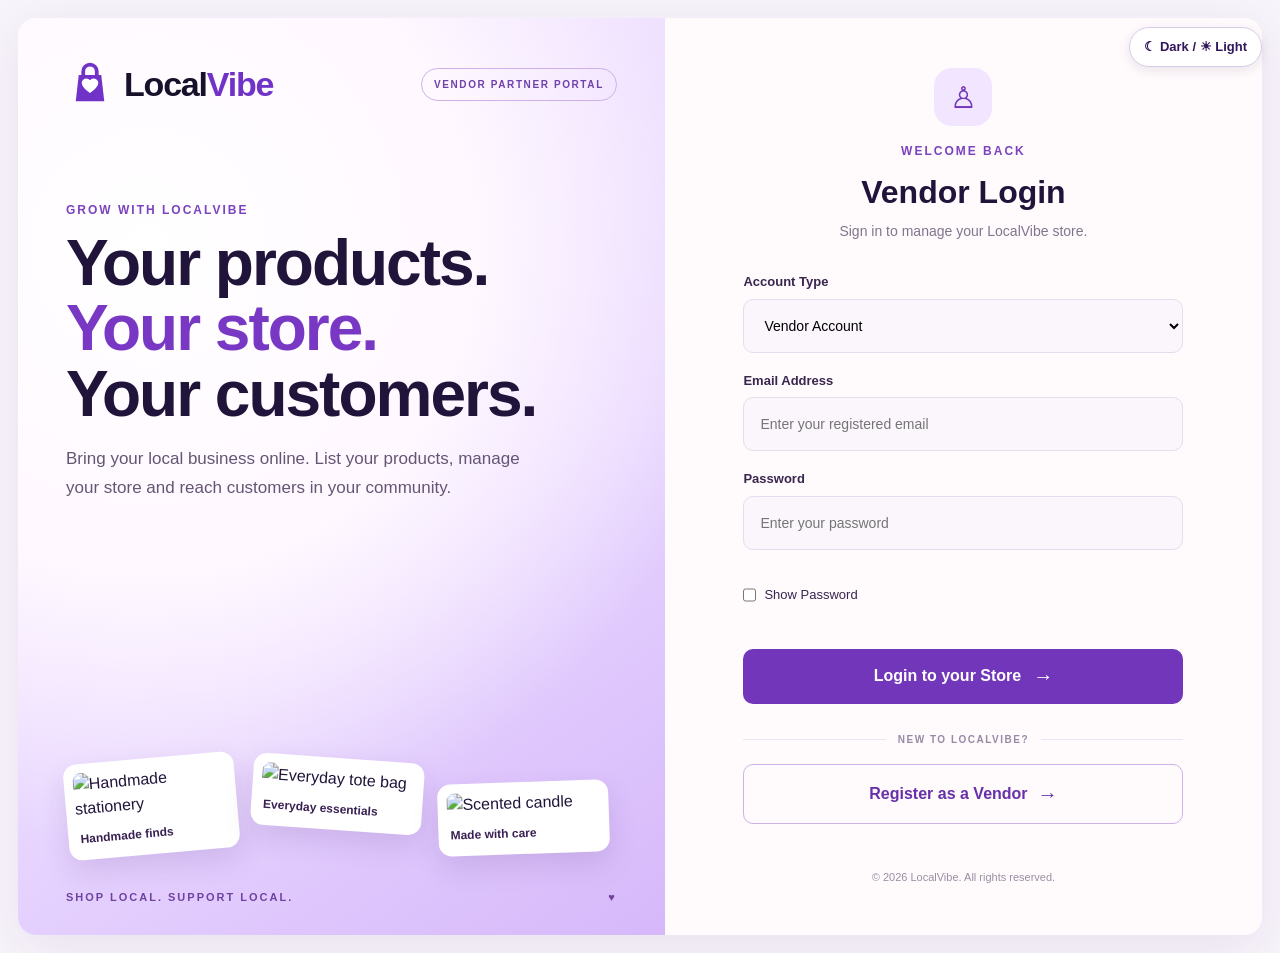
==== commit 73e34113: "Add show password option to home login" ====
--- a/index.html
+++ b/index.html
@@ -72,7 +72,9 @@
                         <label for="password">
                             Password
                         </label>
-                        <input id="password" name="password" type="password" placeholder="Enter your password" required><button class="login-submit" type="submit">Login to your Store <span>→</span></button>
+                        <input id="password" name="password" type="password" data-password-field placeholder="Enter your password" required>
+                        <label class="show-password"><input type="checkbox" id="show-password"> Show Password</label>
+                        <button class="login-submit" type="submit">Login to your Store <span>→</span></button>
                     </form>
                     <div class="login-divider">
                         <span>NEW TO LOCALVIBE?</span>
@@ -85,5 +87,6 @@
             </section>
         </main>
         <script src="auth.js"></script>
+            <script src="theme.js"></script>
     </body>
 </html>
--- a/style.css
+++ b/style.css
@@ -1140,3 +1140,59 @@
         font-size: 11px;
     }
 }
+
+/* Dark mode support for both dashboards */
+body:has(#theme-toggle:checked) .dashboard-welcome,
+body:has(#theme-toggle:checked) .section-heading,
+body:has(#theme-toggle:checked) #overview,
+body:has(#theme-toggle:checked) #vendors,
+body:has(#theme-toggle:checked) #products,
+body:has(#theme-toggle:checked) #orders {
+    color: #eee8f7;
+}
+
+body:has(#theme-toggle:checked) .product-form-panel,
+body:has(#theme-toggle:checked) .layout > div > section {
+    background: #242033;
+    border-color: #403653;
+    color: #eee8f7;
+}
+
+body:has(#theme-toggle:checked) .dashboard-welcome .muted,
+body:has(#theme-toggle:checked) .section-heading .muted,
+body:has(#theme-toggle:checked) .product-form-panel .demo-note {
+    color: #c4b8d3;
+}
+
+body:has(#theme-toggle:checked) .eyebrow {
+    color: #c9a5f2;
+}
+
+body:has(#theme-toggle:checked) .side {
+    background: #201a30;
+    border: 1px solid #403653;
+}
+
+body:has(#theme-toggle:checked) .status {
+    background: #23412d;
+    color: #b8f0c5;
+}
+
+
+/* Show password checkbox */
+.show-password {
+    display: flex;
+    align-items: center;
+    gap: 8px;
+    width: fit-content;
+    margin: 10px 0 16px;
+    font-weight: normal;
+    cursor: pointer;
+}
+
+.show-password input {
+    width: auto;
+    margin: 0;
+    padding: 0;
+    accent-color: #7132c8;
+}
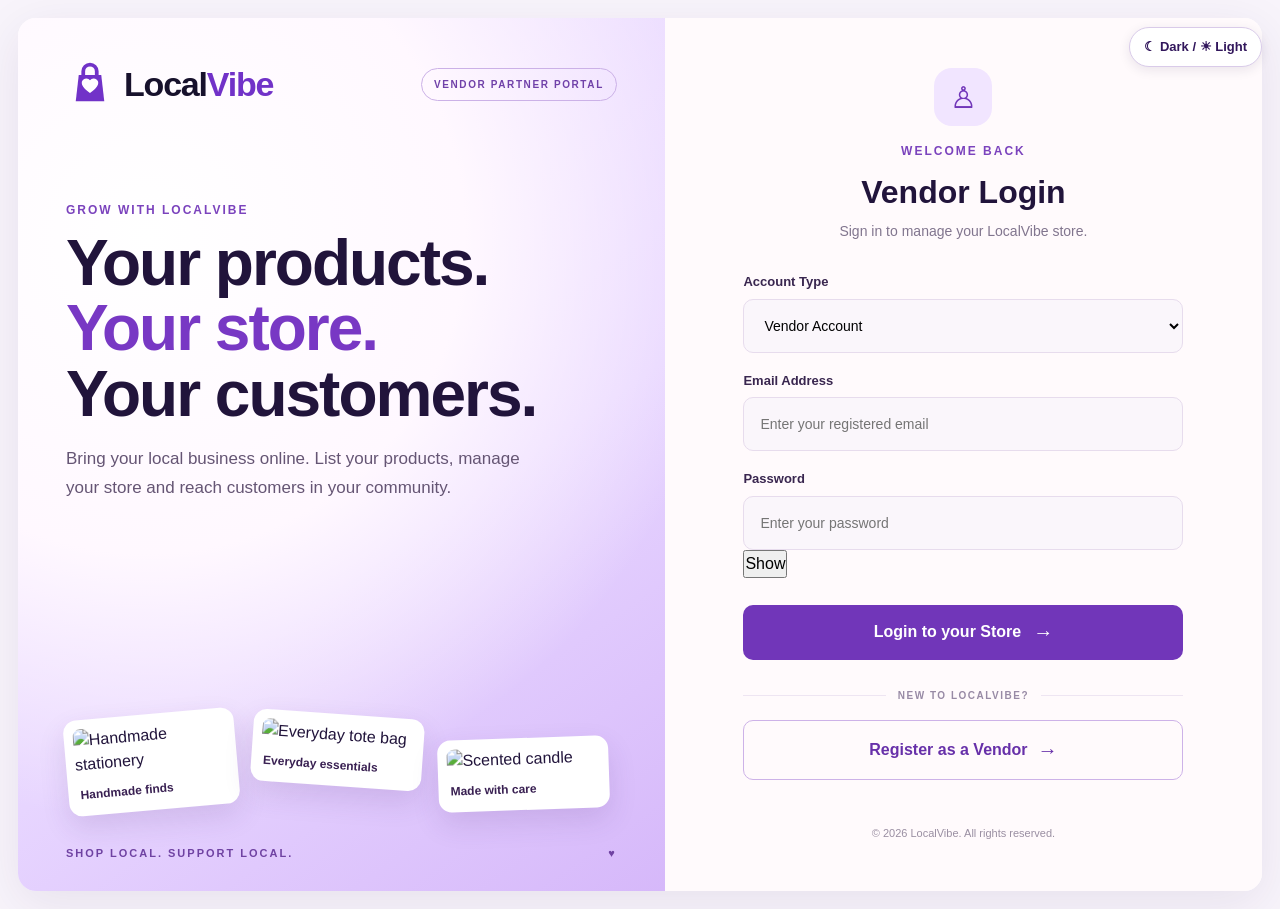
==== commit 2db7f3bf: "Add visible show password button" ====
--- a/index.html
+++ b/index.html
@@ -73,7 +73,7 @@
                             Password
                         </label>
                         <input id="password" name="password" type="password" data-password-field placeholder="Enter your password" required>
-                        <label class="show-password"><input type="checkbox" id="show-password"> Show Password</label>
+                        <button class="password-toggle" type="button" aria-label="Show password">Show</button>
                         <button class="login-submit" type="submit">Login to your Store <span>→</span></button>
                     </form>
                     <div class="login-divider">
--- a/style.css
+++ b/style.css
@@ -1180,19 +1180,29 @@
 
 
 /* Show password checkbox */
-.show-password {
+.show-password,
+.login-box .show-password {
     display: flex;
     align-items: center;
-    gap: 8px;
+    gap: 9px;
     width: fit-content;
-    margin: 10px 0 16px;
+    margin: 12px 0 16px;
     font-weight: normal;
     cursor: pointer;
 }
 
-.show-password input {
-    width: auto;
+.show-password input,
+.login-box .show-password input[type="checkbox"] {
+    display: inline-block;
+    width: 17px;
+    min-width: 17px;
+    height: 17px;
+    min-height: 17px;
     margin: 0;
     padding: 0;
+    border: 1px solid #9b83b5;
+    border-radius: 3px;
+    background: white;
     accent-color: #7132c8;
-}
+    cursor: pointer;
+}
